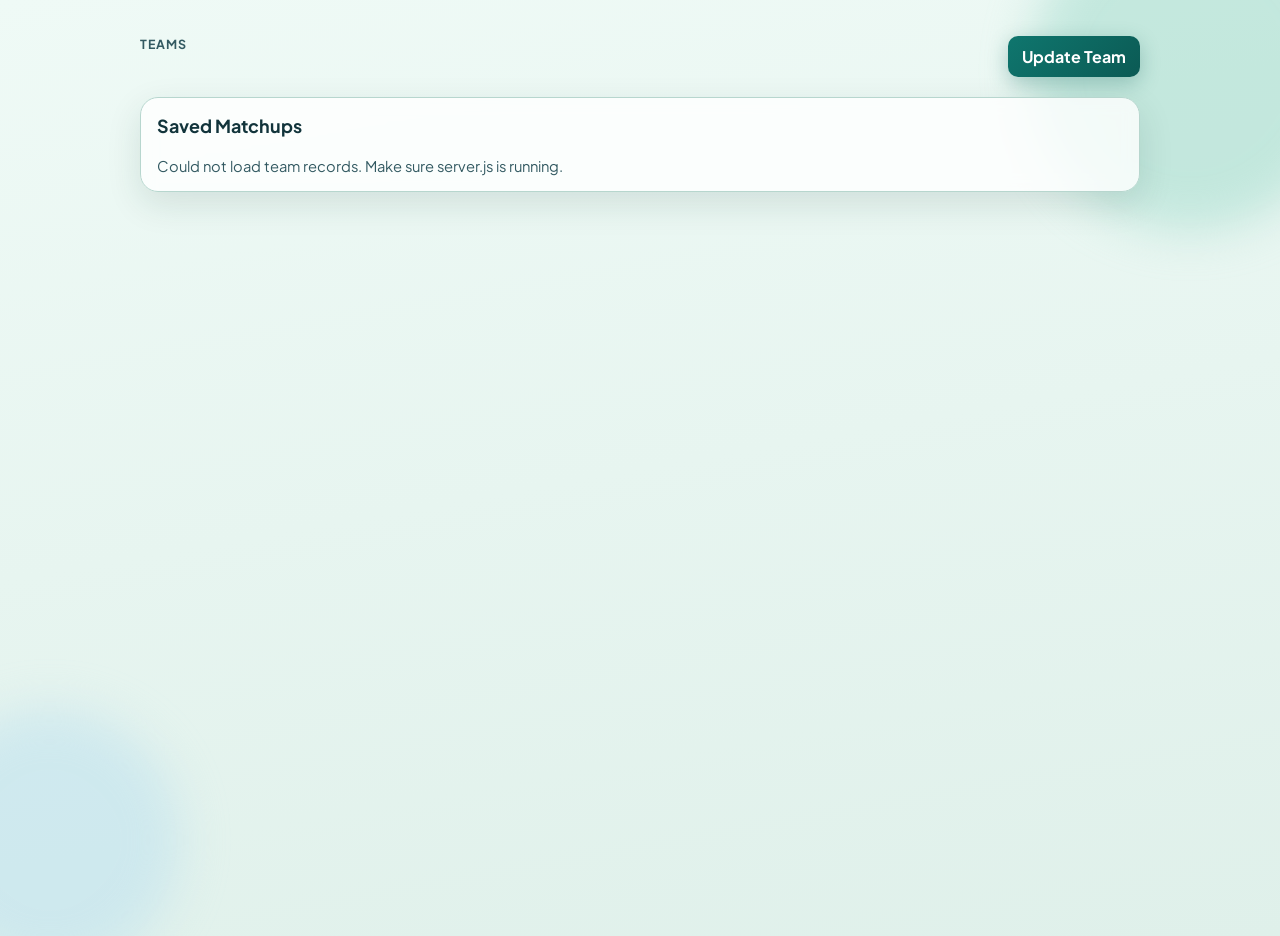
==== index.html @ 89837cef "Initial commit" ====
<!doctype html>
<html lang="en">
<head>
  <meta charset="UTF-8" />
  <meta name="viewport" content="width=device-width, initial-scale=1.0" />
  <title>Team Match Center</title>
  <link rel="preconnect" href="https://fonts.googleapis.com" />
  <link rel="preconnect" href="https://fonts.gstatic.com" crossorigin />
  <link href="https://fonts.googleapis.com/css2?family=Plus+Jakarta+Sans:wght@400;500;700;800&family=IBM+Plex+Mono:wght@500&display=swap" rel="stylesheet" />
  <link rel="stylesheet" href="styles.css" />
</head>
<body>
  <div class="bg-shape bg-shape-a" aria-hidden="true"></div>
  <div class="bg-shape bg-shape-b" aria-hidden="true"></div>

  <main class="app-shell">
    <header class="hero topbar">
      <div>
        <p class="kicker">Teams</p>
      </div>
      <div class="page-actions">
        <a class="btn btn-primary" href="add-team.html">Update Team</a>
      </div>
    </header>

    <section class="panel history-panel" id="historyPanel">
      <h2 class="history-title">Saved Matchups</h2>
      <div class="history-list" id="historyList"></div>
      <p class="history-empty" id="historyEmpty">No saved matchups yet.</p>
    </section>
  </main>

  <script src="landing.js"></script>
</body>
</html>
---- styles.css ----
:root {
  --bg-top: #effaf6;
  --bg-bottom: #dff0ea;
  --surface: #ffffffcc;
  --surface-strong: #ffffff;
  --text-main: #12343b;
  --text-soft: #335a62;
  --accent: #0f766e;
  --accent-strong: #0b5a54;
  --line: #b7d6ce;
  --shadow: 0 12px 35px rgba(15, 54, 50, 0.12);
}

* {
  box-sizing: border-box;
}

body {
  margin: 0;
  min-height: 100vh;
  font-family: "Plus Jakarta Sans", "Segoe UI", sans-serif;
  color: var(--text-main);
  background: linear-gradient(170deg, var(--bg-top), var(--bg-bottom));
  position: relative;
  overflow-x: hidden;
}

.bg-shape {
  position: fixed;
  border-radius: 999px;
  filter: blur(24px);
  z-index: 0;
  opacity: 0.5;
  pointer-events: none;
}

.bg-shape-a {
  width: 320px;
  height: 320px;
  background: #9bd8c8;
  top: -90px;
  right: -70px;
}

.bg-shape-b {
  width: 260px;
  height: 260px;
  background: #b9dfef;
  bottom: -70px;
  left: -80px;
}

.app-shell {
  position: relative;
  z-index: 1;
  width: min(1000px, 92vw);
  margin: 36px auto;
  display: grid;
  gap: 20px;
}

.hero {
  text-align: center;
  animation: riseIn 420ms ease-out both;
}

.topbar {
  text-align: left;
  display: flex;
  align-items: flex-start;
  justify-content: space-between;
  gap: 12px;
}

.page-actions {
  display: flex;
  flex-wrap: wrap;
  gap: 8px;
}

.kicker {
  margin: 0;
  text-transform: uppercase;
  letter-spacing: 0.08em;
  color: var(--text-soft);
  font-size: 0.78rem;
  font-weight: 700;
}

.hero h1 {
  margin: 8px 0 10px;
  font-size: clamp(1.5rem, 2.6vw, 2.4rem);
}

.subtitle {
  margin: 0 auto;
  max-width: 650px;
  color: var(--text-soft);
}

.panel {
  background: var(--surface);
  backdrop-filter: blur(8px);
  border: 1px solid var(--line);
  border-radius: 18px;
  box-shadow: var(--shadow);
}

.input-panel {
  padding: 18px;
  display: grid;
  gap: 12px;
  animation: riseIn 550ms 80ms ease-out both;
}

label {
  font-weight: 700;
}

textarea {
  width: 100%;
  border: 1px solid var(--line);
  border-radius: 14px;
  padding: 12px;
  font-size: 0.98rem;
  font-family: "IBM Plex Mono", Consolas, monospace;
  color: var(--text-main);
  background: #f9fffc;
  outline: none;
  resize: vertical;
}

textarea:focus {
  border-color: var(--accent);
  box-shadow: 0 0 0 3px rgba(15, 118, 110, 0.18);
}

.actions {
  display: flex;
  flex-wrap: wrap;
  gap: 10px;
}

.btn {
  text-decoration: none;
  display: inline-flex;
  align-items: center;
  justify-content: center;
  border: none;
  border-radius: 10px;
  padding: 10px 14px;
  font-weight: 700;
  font-family: inherit;
  cursor: pointer;
  transition: transform 150ms ease, box-shadow 150ms ease, background 150ms ease;
}

.btn:hover {
  transform: translateY(-1px);
}

.btn:disabled {
  opacity: 0.5;
  cursor: not-allowed;
  transform: none;
}

.btn-primary {
  background: linear-gradient(135deg, var(--accent), var(--accent-strong));
  color: #fff;
  box-shadow: 0 6px 20px rgba(13, 92, 85, 0.28);
}

.btn-ghost {
  background: var(--surface-strong);
  color: var(--text-main);
  border: 1px solid var(--line);
}

.status {
  min-height: 1.2em;
  margin: 2px 0 0;
  color: var(--text-soft);
  font-size: 0.93rem;
}

.history-panel {
  padding: 16px;
  display: grid;
  gap: 10px;
}

.history-title {
  margin: 0;
  font-size: 1.12rem;
}

.history-note,
.history-empty {
  margin: 0;
  color: var(--text-soft);
  font-size: 0.92rem;
}

.history-list {
  display: grid;
  gap: 8px;
}

.history-item {
  border: 1px solid var(--line);
  background: #f7fffb;
  border-radius: 12px;
  padding: 10px 12px;
  display: flex;
  align-items: center;
  justify-content: space-between;
  gap: 10px;
  cursor: pointer;
}

.history-item:hover,
.history-item:focus-visible {
  border-color: var(--accent);
  box-shadow: 0 0 0 3px rgba(15, 118, 110, 0.15);
  outline: none;
}

.history-item-main {
  font-weight: 700;
}

.history-item-sub {
  color: var(--text-soft);
  font-size: 0.82rem;
  font-family: "IBM Plex Mono", Consolas, monospace;
}

.history-details {
  margin-top: 6px;
  display: grid;
  gap: 10px;
}

.history-details-title {
  margin: 0;
  font-size: 1rem;
}

.results {
  display: grid;
  grid-template-columns: repeat(2, minmax(0, 1fr));
  gap: 14px;
}

.team-card {
  padding: 14px;
  animation: riseIn 420ms ease both;
}

.team-title {
  margin: 0 0 10px;
  font-size: 1.08rem;
}

.team-list {
  list-style: none;
  margin: 0;
  padding: 0;
  display: grid;
  gap: 7px;
}

.team-list li {
  display: flex;
  align-items: center;
  justify-content: space-between;
  gap: 8px;
  background: #f4fcf8;
  border: 1px solid #d2e9e2;
  border-radius: 10px;
  padding: 8px 10px;
  font-weight: 600;
}

.role-badge {
  display: inline-flex;
  align-items: center;
  padding: 3px 8px;
  border-radius: 999px;
  font-size: 0.73rem;
  font-weight: 800;
  letter-spacing: 0.01em;
  color: #0b5a54;
  background: #d7f3ea;
  border: 1px solid #aadfce;
}

.role-badge-secondary {
  color: #1c4870;
  background: #d9ecfa;
  border-color: #b8d9f0;
}

@keyframes riseIn {
  from {
    opacity: 0;
    transform: translateY(10px);
  }

  to {
    opacity: 1;
    transform: translateY(0);
  }
}

@media (max-width: 760px) {
  .topbar {
    flex-direction: column;
    align-items: stretch;
  }

  .app-shell {
    width: min(700px, 94vw);
    margin: 22px auto;
  }

  .results {
    grid-template-columns: 1fr;
  }
}
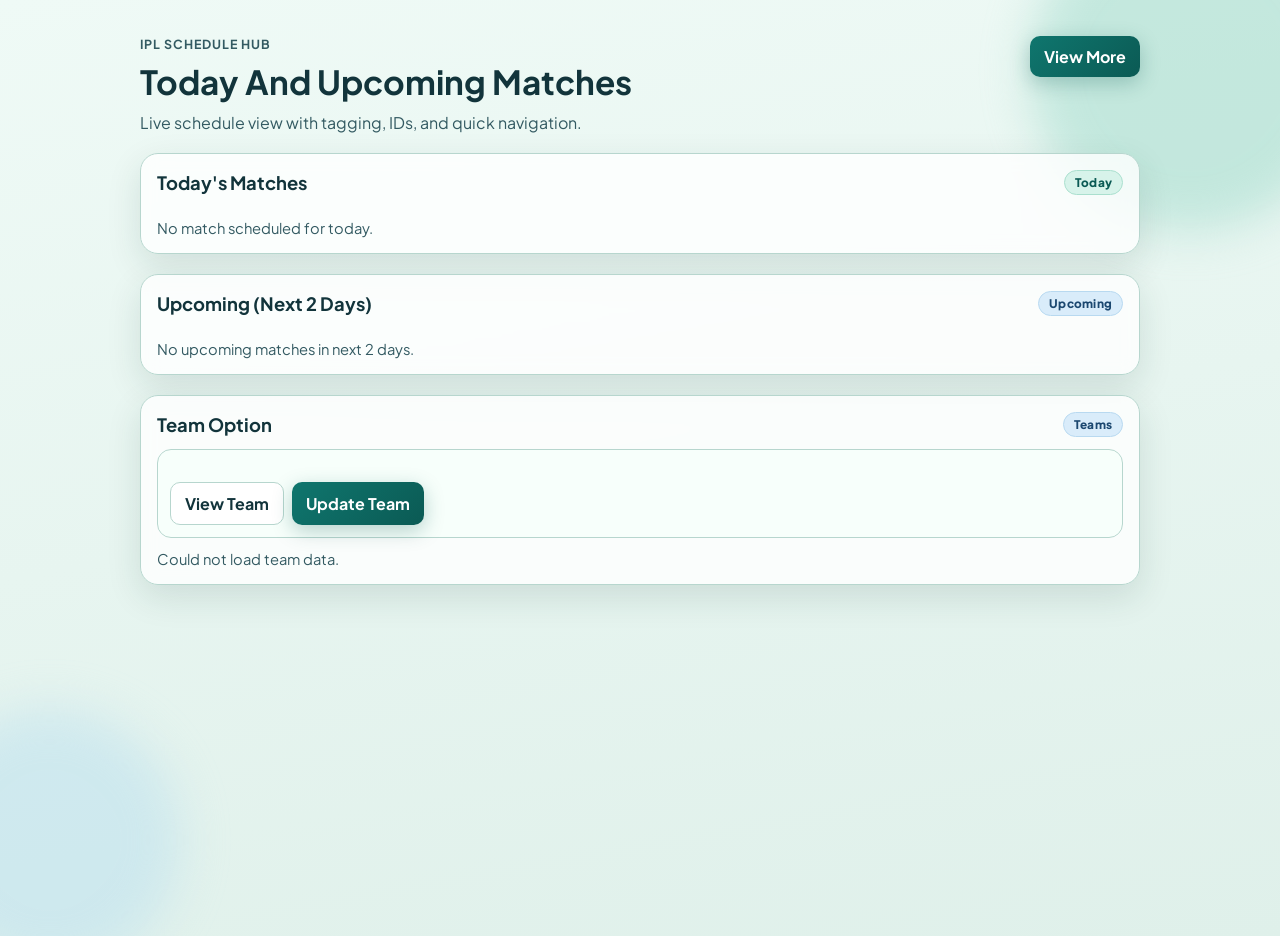
==== commit 1eaa6cae: "feat: Update IPL Match Dashboard and add full schedule functionality - Changed the title and header " ====
--- a/index.html
+++ b/index.html
@@ -3,7 +3,7 @@
 <head>
   <meta charset="UTF-8" />
   <meta name="viewport" content="width=device-width, initial-scale=1.0" />
-  <title>Team Match Center</title>
+  <title>IPL Match Dashboard</title>
   <link rel="preconnect" href="https://fonts.googleapis.com" />
   <link rel="preconnect" href="https://fonts.gstatic.com" crossorigin />
   <link href="https://fonts.googleapis.com/css2?family=Plus+Jakarta+Sans:wght@400;500;700;800&family=IBM+Plex+Mono:wght@500&display=swap" rel="stylesheet" />
@@ -16,20 +16,50 @@
   <main class="app-shell">
     <header class="hero topbar">
       <div>
-        <p class="kicker">Teams</p>
+        <p class="kicker">IPL Schedule Hub</p>
+        <h1>Today And Upcoming Matches</h1>
+        <p class="subtitle">Live schedule view with tagging, IDs, and quick navigation.</p>
       </div>
       <div class="page-actions">
-        <a class="btn btn-primary" href="add-team.html">Update Team</a>
+        <a class="btn btn-primary" href="matches.html">View More</a>
       </div>
     </header>
 
-    <section class="panel history-panel" id="historyPanel">
-      <h2 class="history-title">Saved Matchups</h2>
-      <div class="history-list" id="historyList"></div>
-      <p class="history-empty" id="historyEmpty">No saved matchups yet.</p>
+    <section class="panel section-panel">
+      <div class="section-head">
+        <h2>Today's Matches</h2>
+        <span class="pill">Today</span>
+      </div>
+      <div id="todayMatches" class="cards-grid"></div>
+      <p id="todayEmpty" class="history-empty" hidden>No match scheduled for today.</p>
+    </section>
+
+    <section class="panel section-panel">
+      <div class="section-head">
+        <h2>Upcoming (Next 2 Days)</h2>
+        <span class="pill pill-upcoming">Upcoming</span>
+      </div>
+      <div id="upcomingMatches" class="cards-grid"></div>
+      <p id="upcomingEmpty" class="history-empty" hidden>No upcoming matches in next 2 days.</p>
+    </section>
+
+    <section class="panel section-panel">
+      <div class="section-head">
+        <h2>Team Option</h2>
+        <span class="pill pill-upcoming">Teams</span>
+      </div>
+      <div id="teamOptionCard" class="team-option-card" hidden>
+        <h3 id="teamOptionTitle" class="match-teams"></h3>
+        <p id="teamOptionMeta" class="match-meta"></p>
+        <div class="page-actions">
+          <a id="teamOptionView" class="btn btn-ghost" href="team-details.html">View Team</a>
+          <a id="teamOptionUpdate" class="btn btn-primary" href="add-team.html">Update Team</a>
+        </div>
+      </div>
+      <p id="teamOptionEmpty" class="history-empty" hidden>No team data saved yet.</p>
     </section>
   </main>
 
-  <script src="landing.js"></script>
+  <script src="dashboard.js"></script>
 </body>
 </html>
--- a/styles.css
+++ b/styles.css
@@ -247,6 +247,119 @@
   font-size: 1rem;
 }
 
+.section-panel {
+  padding: 16px;
+  display: grid;
+  gap: 12px;
+}
+
+.section-head {
+  display: flex;
+  align-items: center;
+  justify-content: space-between;
+  gap: 8px;
+}
+
+.section-head h2 {
+  margin: 0;
+  font-size: 1.15rem;
+}
+
+.pill {
+  display: inline-flex;
+  align-items: center;
+  padding: 4px 10px;
+  border-radius: 999px;
+  font-size: 0.74rem;
+  font-weight: 800;
+  letter-spacing: 0.02em;
+  color: #0b5a54;
+  background: #d7f3ea;
+  border: 1px solid #aadfce;
+}
+
+.pill-upcoming {
+  color: #1c4870;
+  background: #d9ecfa;
+  border-color: #b8d9f0;
+}
+
+.pill-completed {
+  color: #5e5b00;
+  background: #f7efc8;
+  border-color: #eadb8f;
+}
+
+.cards-grid {
+  display: grid;
+  gap: 10px;
+}
+
+.match-card {
+  background: #f7fffb;
+  border: 1px solid var(--line);
+  border-radius: 14px;
+  padding: 12px;
+  display: grid;
+  gap: 8px;
+}
+
+.match-card-top {
+  display: flex;
+  align-items: center;
+  justify-content: space-between;
+  gap: 8px;
+}
+
+.match-id {
+  font-family: "IBM Plex Mono", Consolas, monospace;
+  font-size: 0.79rem;
+  color: var(--text-soft);
+}
+
+.match-teams {
+  margin: 0;
+  font-size: 1rem;
+}
+
+.match-meta {
+  margin: 0;
+  color: var(--text-soft);
+  font-size: 0.9rem;
+}
+
+.team-option-card {
+  background: #f7fffb;
+  border: 1px solid var(--line);
+  border-radius: 14px;
+  padding: 12px;
+  display: grid;
+  gap: 10px;
+}
+
+.filter-grid {
+  display: grid;
+  grid-template-columns: 2fr 1fr 1fr;
+  gap: 10px;
+}
+
+.text-input {
+  width: 100%;
+  border: 1px solid var(--line);
+  border-radius: 10px;
+  padding: 10px 12px;
+  font-size: 0.95rem;
+  font-family: inherit;
+  background: #fcfffe;
+  color: var(--text-main);
+}
+
+.text-input:focus {
+  border-color: var(--accent);
+  outline: none;
+  box-shadow: 0 0 0 3px rgba(15, 118, 110, 0.14);
+}
+
 .results {
   display: grid;
   grid-template-columns: repeat(2, minmax(0, 1fr));
@@ -328,4 +441,8 @@
   .results {
     grid-template-columns: 1fr;
   }
-}
+
+  .filter-grid {
+    grid-template-columns: 1fr;
+  }
+}
